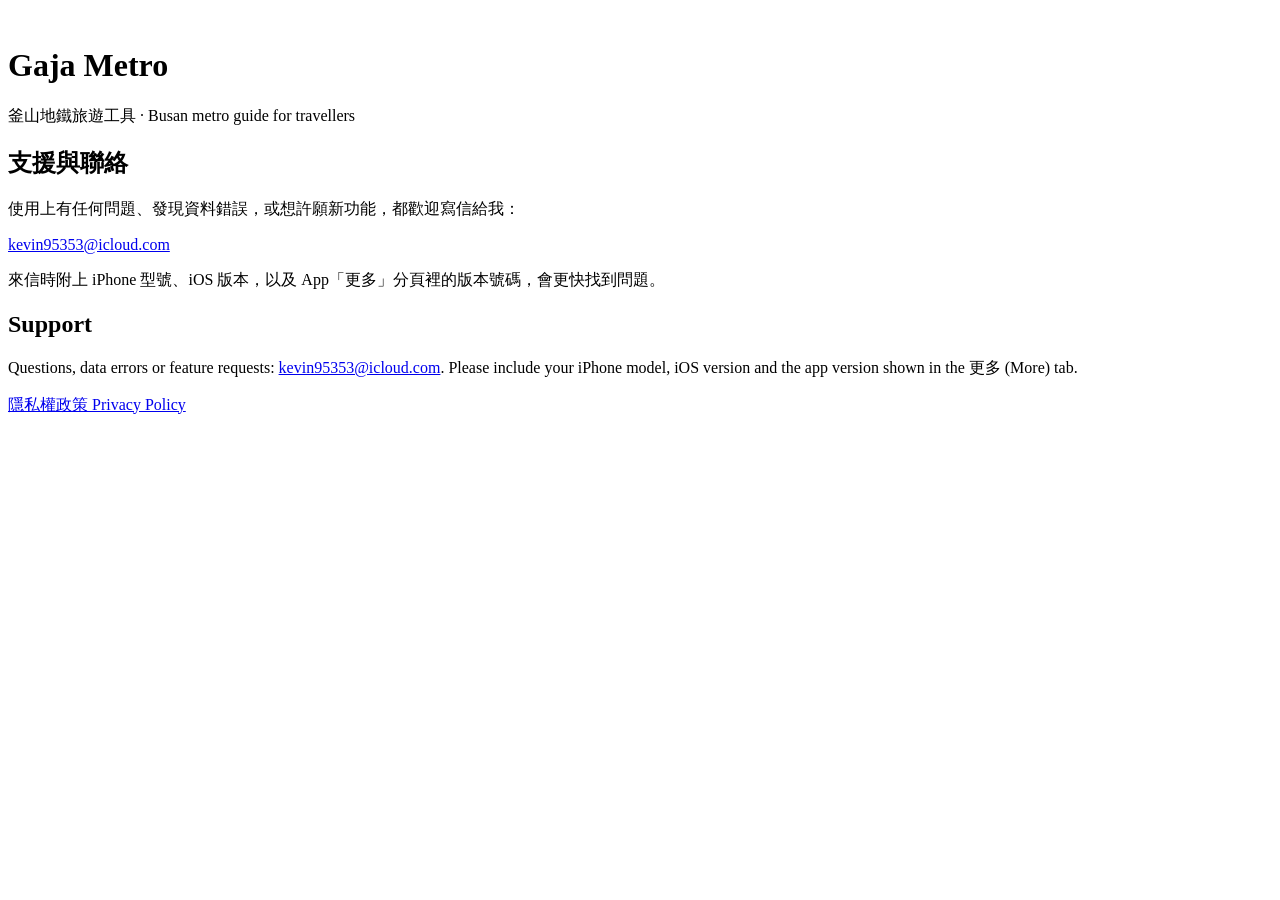
==== index.html @ 0b2f8334 "Remove no-ads line; contact email to iCloud" ====
<!doctype html>
<html lang="zh-Hant">
<head>
  <meta charset="utf-8">
  <meta name="viewport" content="width=device-width, initial-scale=1">
  <title>Gaja Metro 支援</title>
  <link rel="stylesheet" href="style.css">
</head>
<body>
<main>
  <header>
    <img src="icon.png" alt="">
    <div>
      <h1>Gaja Metro</h1>
      <div class="muted">釜山地鐵旅遊工具 · Busan metro guide for travellers</div>
    </div>
  </header>

  <section>
    <h2>支援與聯絡</h2>
    <p>使用上有任何問題、發現資料錯誤，或想許願新功能，都歡迎寫信給我：</p>
    <p><a href="mailto:kevin95353@icloud.com">kevin95353@icloud.com</a></p>
    <p class="muted">來信時附上 iPhone 型號、iOS 版本，以及 App「更多」分頁裡的版本號碼，會更快找到問題。</p>
  </section>

  <section>
    <h2>Support</h2>
    <p>Questions, data errors or feature requests: <a href="mailto:kevin95353@icloud.com">kevin95353@icloud.com</a>.
      Please include your iPhone model, iOS version and the app version shown in the 更多 (More) tab.</p>
  </section>

  <nav><a href="privacy/">隱私權政策 Privacy Policy</a></nav>
</main>
</body>
</html>
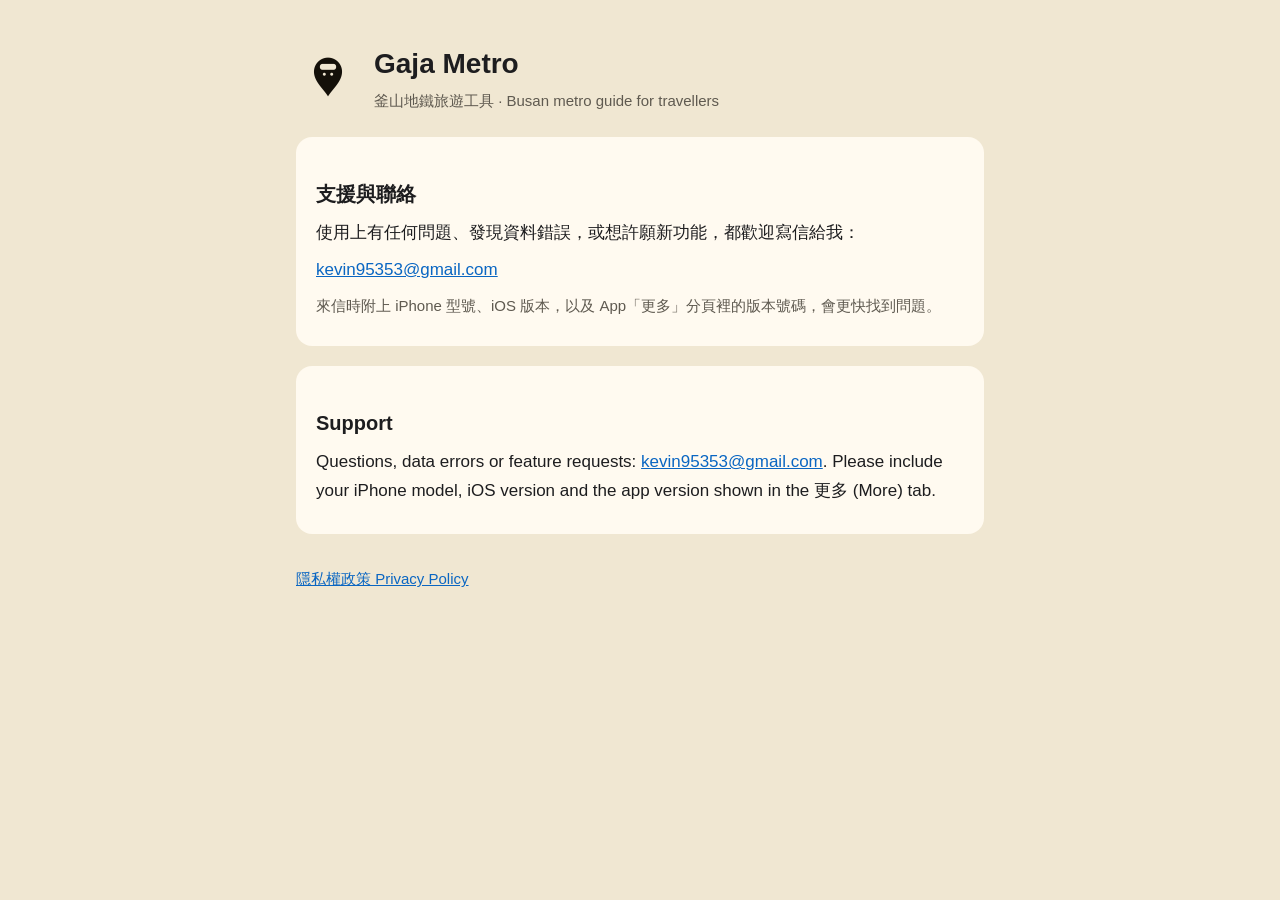
==== commit c9349859: "Support and privacy pages for Gaja Metro" ====
--- a/index.html
+++ b/index.html
@@ -19,13 +19,13 @@
   <section>
     <h2>支援與聯絡</h2>
     <p>使用上有任何問題、發現資料錯誤，或想許願新功能，都歡迎寫信給我：</p>
-    <p><a href="mailto:kevin95353@icloud.com">kevin95353@icloud.com</a></p>
+    <p><a href="mailto:kevin95353@gmail.com">kevin95353@gmail.com</a></p>
     <p class="muted">來信時附上 iPhone 型號、iOS 版本，以及 App「更多」分頁裡的版本號碼，會更快找到問題。</p>
   </section>
 
   <section>
     <h2>Support</h2>
-    <p>Questions, data errors or feature requests: <a href="mailto:kevin95353@icloud.com">kevin95353@icloud.com</a>.
+    <p>Questions, data errors or feature requests: <a href="mailto:kevin95353@gmail.com">kevin95353@gmail.com</a>.
       Please include your iPhone model, iOS version and the app version shown in the 更多 (More) tab.</p>
   </section>
 
--- a/style.css
+++ b/style.css
@@ -0,0 +1,37 @@
+:root {
+  --bg: #f0e7d2;
+  --card: #fffaf0;
+  --text: #1d1d1f;
+  --muted: #5f5a50;
+  --accent: #0a66c2;
+}
+@media (prefers-color-scheme: dark) {
+  :root {
+    --bg: #17191d;
+    --card: #23262c;
+    --text: #f2f2f2;
+    --muted: #a8adb7;
+    --accent: #5aa9ff;
+  }
+}
+* { box-sizing: border-box; }
+body {
+  margin: 0;
+  background: var(--bg);
+  color: var(--text);
+  font: 17px/1.7 -apple-system, BlinkMacSystemFont, "PingFang TC", "Noto Sans TC", sans-serif;
+}
+main {
+  max-width: 720px;
+  margin: 0 auto;
+  padding: 40px 16px 64px;
+}
+header { display: flex; align-items: center; gap: 14px; margin-bottom: 24px; }
+header img { width: 64px; height: 64px; border-radius: 14px; }
+h1 { font-size: 28px; margin: 0; }
+h2 { font-size: 20px; margin: 32px 0 8px; }
+section { background: var(--card); border-radius: 16px; padding: 8px 20px 20px; margin-bottom: 20px; }
+p, li { margin: 8px 0; }
+.muted { color: var(--muted); font-size: 15px; }
+a { color: var(--accent); }
+nav { margin-top: 32px; font-size: 15px; }
